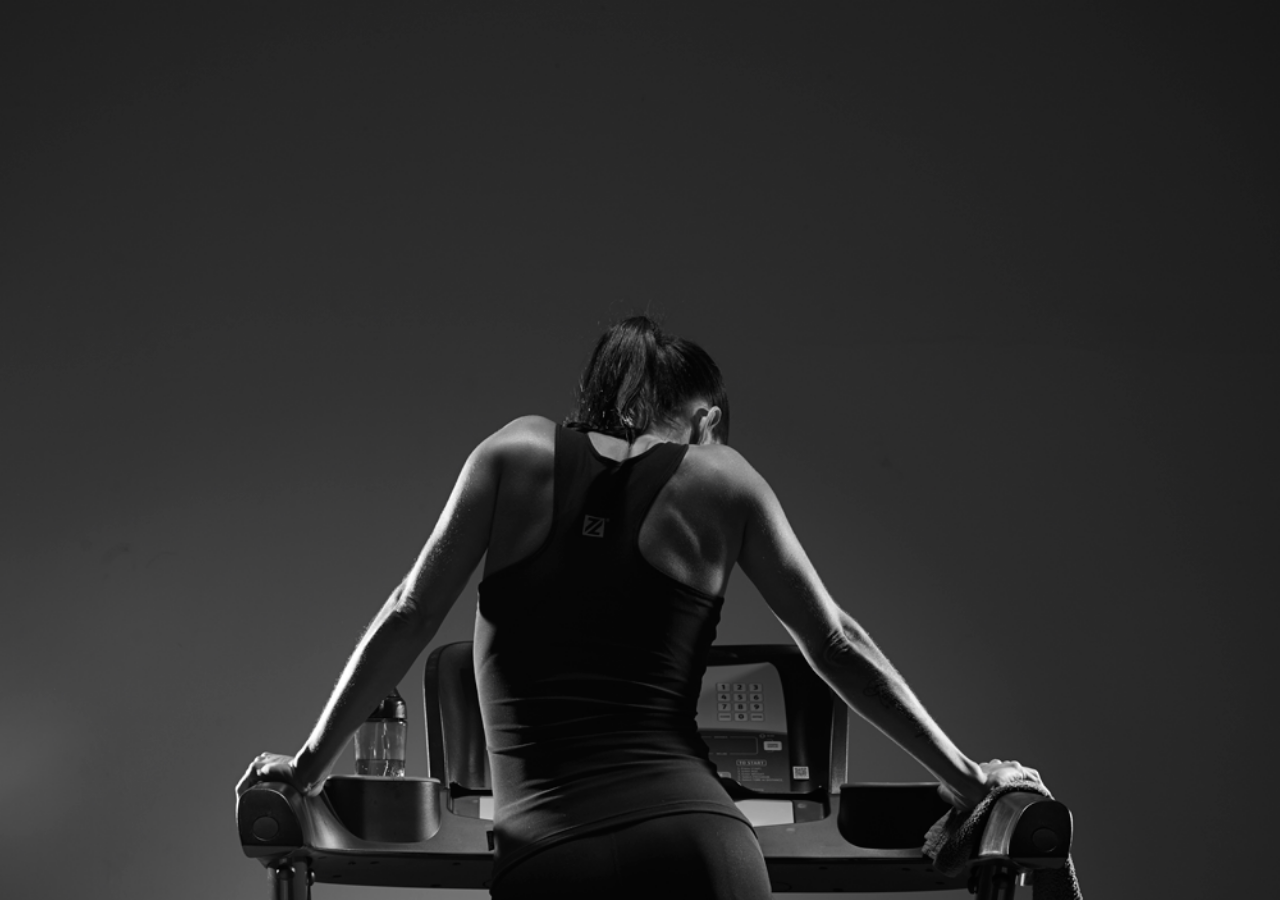
==== www/index.html @ 4a780611 "poner imagen de fondo en base64 en el idice para evitar pantalla negra, ajustes de estitos varios, t" ====
<!DOCTYPE html>
<html style="background:#24212C no-repeat center top url('[data-uri]'); background-size: cover; ">  <head>
  <head> 
	<title>sforza</title>
    <meta charset="utf-8" />
    <meta name="viewport" content="width=device-width, user-scalable=no" />
    <link rel="stylesheet" type="text/css" href="css/style.css" />
    <link rel="stylesheet" type="text/css" href="css/music.css" />
    <script type="text/javascript" src="cordova.js"></script>
    <script type="text/javascript" src="js/bluetooth.js"></script>
    <script type="text/javascript" src="js/openfb.js"></script>
    <script type="text/javascript" src="js/scripts.js"></script>
	<!--musica-->
	<!--script type="text/javascript" src="js/jquery.min.js"></script>
    <script type="text/javascript" src="js/circle-progress.js"></script>
    <script type="text/javascript" src="js/id3-minimized.js"></script>
    <script type="text/javascript" src="js/mp3.js"></script-->
  </head>
  <body>
	<section class="Canvas">
		<header class="noshow">
			<div class="container">
				<div class="row">
					<div class="col col30">
						<span id="btnMenu" onclick="$('body').toggleClass('menu-open');" class="btn btn-hambur oculto"> 
							<span> </span>
							<span> </span>
							<span> </span>
						</span>
						<span id="btn-accion-izq" class="btn oculto"> Volver </span>
					</div>
					<div class="col col40 logo text-center">
						<img src="img/sforza-horz.png" alt="Sforza" />
					</div>
					<div class="col col30 text-right">	
						<span class="bluetooth"></span>
					</div>
				</div>
			</div>
		</header>
		<div id="menu">
			<div class="menu-lateral">
				<span class="user" onclick="show_perfil();" data-lang="perfil"></span>
				<span class="music" onclick="musica({to:'show_inicio();'});" data-lang="musica"></span>
				<span class="config" onclick="show_configuracion({to:'show_inicio();'});" data-lang="configuration"></span>
				<span class="logout" onclick="CerrarSesion();" data-lang="cerrar_sesion"></span>
			</div>
			<div class="menu-back" onclick="$('body').removeClass('menu-open');"></div>
		</div>
		<section id="inicio" class="Page">
			<div class="container Main">
				<div class="wrapper_inicio">
					<div class="row">
						<div class="col text-center user_inicio">
							<div class="perfil-photo-wrapper" onclick="show_perfil();">
								<span class="perfil-photo text-center"></span>
								<!--div class="edit_porfile_button" onclick="show_perfil();"></div-->
							</div>
							<h2 class="perfil-nombre"></h2>
						</div>
					</div>
					<div class="row row2">
						<div class="col text-center">
							<span  class="btn-estadisticas" onclick="estadisticas('pulso','ini','dia');">
								<span data-lang="pulso" class="btn_title"></span>
								<span class="esta-pul est-icon est-icon-hearth num">0</span>
							</span>
						</div>
						<div class="col text-center">
							<span class="btn-estadisticas" onclick="estadisticas('pasos','ini','dia');">
								<span data-lang="pasos" class="btn_title"></span>
								<span class="esta-pas est-icon est-icon-step num">0</span>
							</span>
						</div>
					</div>
					<div>&nbsp;</div>
					<div class="row row2">
						<div class="col text-center">
							<span class="btn-estadisticas" onclick="estadisticas('distancia','ini','dia');">
								<span data-lang="distancia" class="btn_title"></span>
								<span class="esta-dis est-icon est-icon-distance num">0<span class="deta-light">km</span></span>
							</span>
						</div>
						<div class="col text-center">
							<span class="btn-estadisticas" onclick="estadisticas('calorias','ini','dia');">
								<span data-lang="calorias" class="btn_title"></span>
								<span class="esta-cal est-icon est-icon-calories num">0</span>
							</span>
						</div>
					</div>
					<div class="text-center btn_iniciar_wrapper">
						<span class="btn btn-primary btn-iniciar active" onclick="btnIniciar(this);" ></span>
					</div>
				</div>
			</div>
		</section>
		<section id="login" class="Page">
			<div class="container Main">
				<div class="text-center login-logo">
					<img src="img/sforza-vert.png" alt="Sforza"/>
				</div>
				<div>&nbsp;</div>
				<div class="text-center">
					<span class="btn btn-facebook btn-block btn-icon btn-icon-fb" onclick="fbLogin();" data-lang="RegOnFb"></span>
				</div>
				<div>&nbsp;</div>
				<form onsubmit="return login(this); return false;">
					<input name="correo" type="email" class="form-control required email btn-icon btn-icon-mail" />
					<input name="contrasena" type="password" class="form-control required btn-icon btn-icon-lock" />
					<span onclick="botonRestore();" data-lang="olvide_contrasena"></span>
					<div>&nbsp;</div>
					<div class="text-center">
						<button id="BtnLogin" class="btn btn-action btn-block" data-lang="login"></button>
					</div>
				</form>
				<div>&nbsp;</div>
				<div class="text-center">
					<span class="btn btn-action btn-block" onclick="show_paso_uno({to:'show_login();'});" data-lang="register"></span>
				</div>
			</div>
		</section>
		<section id="restore" class="Page">
			<div class="container Main">
				<p class="text-center" data-lang="restore_pass"></p>
				<div>&nbsp;</div>
				<form onsubmit="return restore(this); return false;">
					<input name="correo" class="form-control required email" placeholder="Correo Electrónico" />
					<div class="text-center">
						<button id="BtnRestore" class="btn btn-action btn-block" data-lang="restore_pass"></button>
					</div>
				</form>
			</div>
		</section>
		<section id="registro" class="Page">
			<div class="container Main">
				<div class="config-cont">
					<form onsubmit="return form_paso_uno(this); return false;">
                        <div class="row text-center user_inicio">
                            <div class="perfil-photo-wrapper">
                                <span class="perfil-photo text-center" onclick="show_foto();" style="background-image:url(img/upload_photo.jpg);"></span>
                                <input onchange="inputImage(this);" type="file" id="imgupload" class="oculto" accept="image/gif, image/jpeg, image/png" />
                                <input type="text" name="img" class="oculto" />
                            </div>
                        </div>
                        <div>&nbsp;</div>
						<input name="nombre" class="form-control input-center required" />
						<select name="genero" class="form-control required oculto">
							<option value="F" data-lang="femenino"></option>
							<option value="M" data-lang="masculino"></option>
						</select>
						<div class="config-item">
							<input name="edad" type="date" class="form-control required swho-it" value="" onchange="show_paso_uno(false, this.value);" />
							<div class="row">
								<span class="col30 config-item-left" data-lang="birth_date"></span>
								<span id="textEdad" class="col40 config-item-center">0</span>
								<span class="col30 config-item-right"></span>
							</div>
						</div>
						<div class="text-center btn_iniciar_wrapper">
							<button class="btn-iniciar boton-login">
								<span class="uno" data-lang="siguiente"></span>
							</button>
						</div>
					</form>
				</div>
			</div>
		</section>
		<section id="registro-2" class="Page">
			<div class="container Main">
				<div class="config-cont">
					<p class="text-center general-title" data-lang="info_personal"></p>
					<form onsubmit="return form_paso_dos(this); return false;">
						<div class="config-item">
							<select name="unidad_medida" class="form-control required" onchange="show_paso_dos(false, this.value);">
								<option value="M" data-lang="metrico"></option>
								<option value="E" data-lang="ingles"></option>
							</select>
							<div class="row">
								<span class="col30 config-item-left" data-lang="unidades"></span>
								<span id="textUnids" class="col40 config-item-center"></span>
								<span class="col30 config-item-right" data-lang="medicion"></span>
							</div>
						</div>
						<div class="config-item" >
							<select name="estatura" class="form-control required" onchange="unitsValue(this, '#textEstatura');">
								<option value="" data-lang="estatura"></option>
							</select>
							<div class="row">
								<span class="col30 config-item-left" data-lang="estatura"></span>
								<span id="textEstatura" class="col40 config-item-center">0</span>
								<span id="symbolEstatura" class="col30 config-item-right"></span>
							</div>
						</div>
						<div class="config-item" >
							<select name="peso" class="form-control required" onchange="unitsValue(this, '#textPeso');">
								<option value="" data-lang="peso"></option>
							</select>
							<div class="row">
								<span class="col30 config-item-left" data-lang="peso"></span>
								<span id="textPeso" class="col40 config-item-center">0</span>
								<span id="symbolPeso" class="col30 config-item-right"></span>
							</div>
						</div>
						<div class="text-center btn_iniciar_wrapper">
							<button class="btn-iniciar boton-login">
								<span id="BtnRegister2" class="dos" data-lang="siguiente"></span>
							</button>
						</div>
					</form>
				</div>
			</div>
		</section>
		<section id="registro-3" class="Page">
			<div class="container Main">
				<div class="config-cont">
					<p class="text-center general-title" data-lang="info_acces"></p>
					<form onsubmit="return form_paso_tres(this); return false;">			
						<input name="correo" type="email" class="form-control input-center required email" />
						<input name="contrasena" type="password" class="form-control input-center required"/>
						<!--input name="calibrador" type="range" min="0" max="30" value="6" step="1" /-->
						<!--div>&nbsp;</div>
						<div>
							<input name="recibir" type="checkbox" value="" onchange="var i=this; if(i.value==''){i.value='SI';}else{i.value='';}" placeholder="Recibir info vía email" />
							Deseo recibir información vía correo electrónico
						</div-->
						<div>&nbsp;</div>
						<div class="form-terms">
							<input name="terminos" type="checkbox" value="" onchange="var i=this; if(i.value==''){i.value='SI';}else{i.value='';}" class="required" placeholder="Terminos" />
							<span data-lang="accept"></span> <a href="#!" onclick="ak_navigate('#terminos', {to: 'show_paso_tres();'});" data-lang="terminos"></a>
						</div>
						<div>&nbsp;</div>
						<div>&nbsp;</div>
						<div class="text-center btn_iniciar_wrapper">
							<button class="btn-iniciar boton-login">
								<span id="BtnRegister3" class="tres" data-lang="finalizar"></span>
							</button>
						</div>
					</form>
				</div>
			</div>
		</section>
		<section id="sensibilidad" class="Page">
			<div class="container Main">
				<p class="text-center general-title" data-lang="calibracion"></p>
				<p class="text-center" data-lang="camine_pasos"></p>
				<div class="sensibilidad-pasos">0</div>
				
				<div class="row sens-ini">
					<div class="col10 text-center">
						<span class="btnMinus icon icon-config icon-minus range-icon" onclick="btnSens('-');"></span>
					</div>
					<div class="col col80">
						<input type="range" id="sensible" min="0" max="20" />
					</div>
					<div class="col10 text-center">
						<span class="btnPlus icon icon-config icon-plus range-icon" onclick="btnSens('+');"></span>
					</div>
				</div>
			</div>
			<div class="text-center btn-cont-fixed">
				<span class="btn btn-action sens-ini btn-block" onclick="steps('stepsConf');" data-lang="iniciar"></span>
				<div id="sensEnd" class="oculto">
					<div>&nbsp;</div>
					<span class="btn btn-danger btn-block" onclick="stepsConfStop();" data-lang="detener"></span>
				</div>
			</div>
		</section>
		<section id="config" class="Page">
			<div class="container Main">
				<div class="row row2 config-place">
					<p class="text-center text-center general-title" data-lang="lugar_actividad"></p>
					<div class="col text-center">
						<span id="actividad-1" class="icon-place icon-outdoor-sel" onclick="tipoActividad(1);" data-lang="en_calle"></span>
					</div>
					<div class="col text-center">
						<span id="actividad-2" class="icon-place icon-indoor" onclick="tipoActividad(2);" data-lang="en_interior"></span>
					</div>
				</div>
				<div class="item-config" onclick="musica({to:'show_config({to:\'show_inicio();\', tx: language.cancel});'});">
					<span class="icon icon-config icon-music"> </span> <span id="SoundName"></span>
				</div>
				<div id="botonDisp" class="item-config" onclick="botonDispositivos({to:'show_config({to:\'show_inicio();\', tx: language.cancel});', tx: language.volver});">
					<span class="icon icon-config icon-hearth"> </span> <span id="InfoHRM"></span>
				</div>
				<!--div class="item-config" onclick="">
					<span class="icon icon-config icon-flag"> </span> <span>Metas</span>
				</div-->
				<div>&nbsp;</div>
			</div>
			<div class="text-center btn-cont-fixed">
				<span class="btn btn-action btn-block" onclick="principal();" data-lang="start_now"></span>
			</div>
		</section>
		<section id="dispositivos" class="Page">
			<div class="container Main">
				<p class="text-center general-title" data-lang="disp_hrm"></p>
				<div>&nbsp;</div>
				<div class="dispMain">
					<div class="row hrm-item">
						<span class="icon icon-config icon-mobile"> </span> <span data-lang="disp_conf"></span>
					</div>
					<div class="disp-list">
						<!--listado dispositivos recordados-->
					</div>
				</div>
				<div class="dispFind oculto">					
					<div class="row hrm-item">
						<span class="icon icon-config icon-mobile"> </span> <span data-lang="disp_disp"></span>
					</div>
					<div class="disp-find">
						<!--listado dispositivos encontrados-->
					</div>
				</div>
			</div>
			<div class="text-center btn-cont-fixed">
				<span class="dispMain btn btn-action btn-block" onclick="botonDispositivosFind();" data-lang="disp_find"></span>
				<span class="dispFind oculto btn btn-danger btn-block" onclick="botonDispositivosCancel();" data-lang="cancel"></span>
			</div>
		</section>	
		<section id="perfil" class="Page">
			<div class="container Main">
				<p class="text-center general-title" data-lang="perfil"></p>
				<div class="row text-center user_inicio">
					<div class="perfil-photo-wrapper">
						<span class="perfil-photo text-center" onclick="ak_navigate('#foto', {to: 'show_perfil();'});"></span>
					</div>
					<h2 class="perfil-nombre"></h2>
				</div>
				<div class="row row3 perfil-info" onclick="show_paso_uno({to:'show_perfil({to:\'show_inicio();\'});'});">
					<div class="col">
						<img src="img/edad_icon.png" />
						<span class="perfil-edad"></span>
					</div>
					<div class="col">
						<img src="img/estatura_icon.png" />
						<span class="perfil-estatura"></span>
					</div>
					<div class="col">
						<img src="img/peso_icon.png" />
						<span class="perfil-peso"></span>
					</div>
				</div>
				<div class="row imc">
					<div class="col col50">
						<span class="imc-bg">
							<span class="before"></span>
							<span class="after"></span>
						</span>
					</div>
					<div class="col col50 imc-dt">
						<div class="imc-title text-center" data-lang="suimc"></div>
						<div class="imc-data">00.0</div>
						<div class="imc-info text-center"></div>
					</div>
				</div>
				<!--div class="text-center" id="fbConnect">
					<span class="btn btn-facebook btn-block btn-icon btn-icon-fb" onclick="fbLogin();" data-lang="RegOnFb"></span>
					<div>&nbsp;</div>
				</div-->
			</div>
			<div class="text-center btn-cont-fixed">
				<span id="btnWizard" class="btn btn-action btn-block" onclick="show_paso_uno({to:'show_perfil({to:\'show_inicio();\'});'});" data-lang="edit_profile"></span>
			</div>
		</section>
		<section id="foto" class="Page">
			<div class="container Main">
				<div class="perfil-photo"> </div>
				<span class="photo-loader oculto"></span>
			</div>
			<div class="text-center btn-cont-fixed">
				<span id="btnWizard" class="btn btn-action btn-block" onclick="$('#imgupload').click();" data-lang="edit_photo"></span>
			</div>
		</section>
		<section id="cuenta_atras" class="Page">
			<div class="container Main">
				<span class="cuentaA ac-3">3</span>
				<span class="cuentaA ac-2">2</span>
				<span class="cuentaA ac-1">1</span>
			</div>
		</section>
		<section id="principal" class="Page">
			<div class="container Main">
				<div class="ppal-container">
					<div class="row row2 ppal-deta">
						<div class="col col100 text-center border-bottom">
							<div class="ppal-deta-tit" data-lang="pulso"></div>
							<!--div class="ppal-deta-img"> <img src="img/hearth_icon.png" /> </div-->
							<div class="est-icon est-icon-hearth PPM"> 0 </div>
						</div>
						<div class="col text-center border-right">
							<div class="ppal-deta-tit" data-lang="distancia"></div>
							<!--div class="ppal-deta-img"> <img src="img/distance_icon.png" /> </div-->
							<div class="est-icon est-icon-distance DISTA"> 0 </div>
						</div>
						<!--div class="col border-bottom">
							<div class="ppal-deta-tit" data-lang="pasos"></div>
							<div class="ppal-deta-img"> <img src="img/step_icon.png" /> </div>
							<div class="ppal-deta-num PASOS"> 0 </div>
						</div-->
						<div class="col text-center">
							<div class="ppal-deta-tit" data-lang="calorias"></div>
							<!--div class="ppal-deta-img"> <img src="img/calories_icon.png" /> </div-->
							<div class="est-icon est-icon-calories CALOR"> 0 </div>
						</div>
					</div>
				</div>
				<div>&nbsp;</div>
				<div id="div-clock"  class="ppal-deta">
					<p class="text-center" data-lang="tiempo"></p>
					<div class="ppal-clock"> <span class="h">00</span> : <span class="m">00</span> : <span class="s act">00</span> </div>
					<div class="border-bottom">&nbsp;</div>
					<div class="ppal-container">
						<div class="ContBotones row row3">
							<div class="col text-center border-right">
								<span class="ppal-icon ppal-icon-music" onclick="musica({to:'show_principal();'});" data-lang="musica"></span>
							</div>
							<div class="botonMapa col text-center border-right">
								<span class="ppal-icon ppal-icon-map" onclick="show_map({to:'show_principal();'});" data-lang="mapa"></span>
							</div>
							<div class="col text-center">
								<span class="ppal-icon ppal-icon-share" data-lang="compartir" onclick="showShare();"></span>
							</div>
						</div>
					</div>
				</div>
				<div id="div-share" class="ppal-deta oculto">
					<p class="text-center" data-lang="compartir"></p>
					<div class="text-center">
						<div class="col-share"><span class="ppal-share ppal-icon-fb" onclick="openShare('fb')"></span></div>
						<div class="col-share"><span class="ppal-share ppal-icon-tw" onclick="openShare('tw')"></span></div>
						<div class="col-share"><span class="ppal-share ppal-icon-gp" onclick="openShare('g')"></span></div>
					</div>
					<div class="border-bottom">&nbsp;</div>
					<div class="ppal-container">
						<div class="ContBotones row row3">
							<div class="col text-center border-right">
								<span class="ppal-icon ppal-icon-music ppal-icon-disabled" data-lang="musica"></span>
							</div>
							<div class="botonMapa col text-center border-right">
								<span class="ppal-icon ppal-icon-map ppal-icon-disabled" data-lang="mapa"></span>
							</div>
							<div class="col text-center">
								<span class="ppal-icon ppal-icon-close-share" data-lang="cerrar" onclick="closeShare();"></span>
							</div>
						</div>
					</div>
				</div>
			</div>
			<div class="text-center btn-cont-fixed">
				<span id="BtnPausar" class="btn btn-action btn-block" onclick="pause();" data-lang="pausar"></span>
				<div id="BtnDetener" class="row oculto">
					<div class="col50">
						<span class="btn btn-action btn-block" onclick="continuar();" data-lang="continuar"></span>
					</div>
					<div class="btnCancelContent col50">
						<span class="btnCancel btn btn-info btn-block" data-lang="detener"></span>
						<span class="btnCancelBG1"></span>
						<span class="btnCancelBG2"></span>
					</div>
				</div>
			</div>
		</section>
		<section id="mapa" class="Page">
			<div class="container Main">
				<p class="text-center general-title" data-lang="mapa"></p>
				<div class="row map-info-cont">
					<div class="col40">	
						<div class="map-info ppal-clock"> <span class="h">00</span> : <span class="m">00</span> : <span class="s act">00</span> </div>
					</div>
					<div class="col20">	
						<div class="map-info PPM">0</div>
					</div>
					<div class="col20">	
						<div class="map-info DISTA">0</div>
					</div>
					<div class="col20">	
						<div class="map-info CALOR">0</div>
					</div>
				</div>
				<div class="row">
					<div id="map-canvas">
						<!--mapa-->
					</div>
					<div class="compass">
						<div class="compass-int"></div>
					</div>
				</div>
				<div class="">
					<div class="col70">
						<div id="myCanvas" style="width:100%;"></div>
					</div>
					<div class="col30 map-info-bottom">
						<div class="map-info CLIMA">0</div>
						<div class="map-info PASOS">0</div>
						<div class="map-info CALENDAR" style="border:0 !important;">0</div>
					</div>
				</div>
			</div>
		</section>
		<section id="musica" class="Page">
			<div class="Main_music">
				<div class="music_cover" style="display:none;">
					<div class="controls">
				    	<div id="current_song_br"></div>
				    	<a href="#" class="last_song" onclick="last_song();"><img src="img/last_song.png" class="button_action"/></a>
				    	<div id="audio_position">
				    		<div id="circle"></div>
				    		<div id="audio_current_position"></div>
				    		<div id="audio_lenght"></div>
				    		<a href="#" id="play" onclick="playSong('');">	<img src="img/play_song.png" class="button_action"/></a>
						    <a href="#" id="pause" onclick="pauseSong();">	<img src="img/pause_song.png" class="button_action"/></a>
				    	</div>
				    	<a href="#" class="next_song" onclick="next_song();"><img src="img/next_song.png" class="button_action"/></a>
				    	
				    	<div class="volume_control">
				    		<input id="volumen_control" min="0" max="100" type="range" onchange="changeVolumen();"/>
				    	</div>
				    </div>
				    <div class="current_song_name"></div>
			    </div>
			    <div id="list_to_songs" style="display:none;">
			    	<p>Cargando Lista..</p>
			    </div>
			    <div class="add_music" style="display:none;">
			    	<a href="#!" onclick="open_add_list_modal();" class="add_music_modal"><img src="img/add_list.png"></a>
			    </div>
			    <div id="list_music_modal">
			    	<div class="list_music_modal_content">
			    		<div class="modal_top">
			    			<img src="img/close_modal.png" class="close_modal" onclick="closeModalList();"/>
			    		</div>
				    	<div id="list_songs">
				    		<!--<div class="song_list_item"><img src="img/tblr_disc.jpg" /><span class="nameSongToList" >test</span><a ref="#" onclick="addSongToList();" class="addSongIcon"><img src="img/add_list.png"></a></div>-->
						</div>
						<div class="notif_popup">Cancion agregada con exito</div>
					</div>
			    </div>
			    <div class="commig_soon">
			    	<div class="layer_disable"></div>
			    	<div class="music_cover">
				    	<div class="controls">
					    	<div id="current_song_br"></div>
					    	<a href="#" class="last_song" onclick="last_song();"><img src="img/last_song.png" class="button_action"/></a>
					    	<div id="audio_position">
					    		<div id="circle"></div>
					    		<div id="audio_current_position"></div>
					    		<div id="audio_lenght"></div>
					    		<a href="#" id="play" onclick="playSong('');">	<img src="img/play_song.png" class="button_action"/></a>
							    <a href="#" id="pause" onclick="pauseSong();">	<img src="img/pause_song.png" class="button_action"/></a>
					    	</div>
					    	<a href="#" class="next_song" onclick="next_song();"><img src="img/next_song.png" class="button_action"/></a>
					    	
					    	<div class="volume_control">
					    		<input id="volumen_control" min="0" max="100" type="range" onchange="changeVolumen();"/>
					    	</div>
					    </div>
				   	</div>
			    </div>
			    <!--<form onsubmit="javascript:eval($(this).find('input').val()); return false;">
					<input style="font-size: 10px; position: fixed; bottom: 78px; width: 80%; z-index: 9999; margin: 0; padding: 3px;color:#000;" class="form-control">
				</form>
				<div id="mensajes" style="height:78px; z-index: 99999; position: fixed; display: block; width: 100%; overflow: hidden; overflow-y: auto; bottom:0; left:0; color: #666; background: #000; font-size: 8px; border-top: 1px solid #333;"></div>-->
			</div>
		</section>
		<section id="configuracion" class="Page">
			<div class="container Main">
				<p class="text-center general-title" data-lang="configuration"></p>
				<div>&nbsp;</div>
				<div class="item-config" onclick="show_sensibilidad({to: 'show_configuracion({to:\'show_inicio();\'});'});">
					<span class="icon icon-config icon-step"> </span> <span data-lang="senstep"></span>
				</div>
				<div class="item-config" onclick="botonDispositivos({to:'show_configuracion({to:\'show_inicio();\'});', tx: language.volver});">
					<span class="icon icon-config icon-hearth"> </span> <span data-lang="disp_hrm"></span>
				</div>
				<div class="item-config" onclick="musica({to:'show_configuracion({to:\'show_inicio();\'});'});">
					<span class="icon icon-config icon-music"> </span> 
					<span data-lang="conf_music"></span> 
				</div>
				<div class="item-config">
					<span class="icon icon-config icon-hearth"> </span> 
					<span data-lang="conf_wifi"> </span> 
					<span id="switchWifi" class="switch" onclick="switch_wifi(this);"></span>
				</div>
				<div>&nbsp;</div>
			</div>
			<div class="text-center btn-cont-fixed">
				<span class="btn btn-facebook btn-block btn-icon btn-icon-fb" onclick="fbLogin();" data-lang="RegOnFb"></span>
			</div>
		</section>
		<section id="estadisticas_pasos" class="estadisticas Page">
			<div class="container Main">
				<p class="text-center general-title" data-lang="pasos"></p>
                <img src="img/step_icon.png">
                <h2 class="text-right general-title esta-pas"></h2>
				<ul class="row periodo">
                    <li data-lang="dia"  onclick="estadisticas('pasos','ini','dia');"  class="pdia"></li>
                    <li data-lang="mes"  onclick="estadisticas('pasos','ini','mes');"  class="pmes"></li>
                    <li data-lang="year" onclick="estadisticas('pasos','ini','anio');" class="panio"></li>
                </ul>
                <div class="header_graph">
                	<img src="img/prev_graph.png" class="prev-graph">
                	<span class="title-graph"></span>
                	<img src="img/next_graph.png" class="next-graph">
                </div>                
                <div class="msj-estadisticas text-center general-title" data-lang="msj_estadisticas"></div>
                <div id="grafica_pasos" class="grafica"></div>
			</div>
		</section>
		<section id="estadisticas_calorias" class="estadisticas Page">
			<div class="container Main">
				<p class="text-center general-title" data-lang="calorias"></p>
                <img src="img/calories_icon.png">
                <h2 class="text-right general-title esta-cal"></h2>
				<ul class="row periodo">
                    <li data-lang="dia"  onclick="estadisticas('calorias','ini','dia');"  class="pdia"></li>
                    <li data-lang="mes"  onclick="estadisticas('calorias','ini','mes');"  class="pmes"></li>
                    <li data-lang="year" onclick="estadisticas('calorias','ini','anio');" class="panio"></li>
                </ul>
                <div class="header_graph">
                	<img src="img/prev_graph.png" class="prev-graph">
                	<span class="title-graph"></span>
                	<img src="img/next_graph.png" class="next-graph">
                </div>               
                <div class="msj-estadisticas text-center general-title" data-lang="msj_estadisticas"></div>
                 <div id="grafica_calorias" class="grafica"></div>
			</div>
		</section>
		<section id="estadisticas_pulso" class="estadisticas Page">
			<div class="container Main">
				<p class="text-center general-title" data-lang="pulso"></p>
                <img src="img/hearth_icon.png">
                <h2 class="text-right general-title esta-pul"></h2>
				<ul class="row periodo">
                    <li data-lang="dia"  onclick="estadisticas('pulso','ini','dia');"  class="pdia"></li>
                    <li data-lang="mes"  onclick="estadisticas('pulso','ini','mes');"  class="pmes"></li>
                    <li data-lang="year" onclick="estadisticas('pulso','ini','anio');" class="panio"></li>
                </ul>
                <div class="header_graph">
                	<img src="img/prev_graph.png" class="prev-graph">
                	<span class="title-graph"></span>
                	<img src="img/next_graph.png" class="next-graph">
                </div>               
                <div class="msj-estadisticas text-center general-title" data-lang="msj_estadisticas"></div>
                 <div id="grafica_pulso" class="grafica"></div>
			</div>
		</section>
		<section id="estadisticas_distancia" class="estadisticas Page">
			<div class="container Main">
				<p class="text-center general-title" data-lang="distancia"></p>
                <img src="img/distance_icon.png">
                <h2 class="text-right general-title esta-dis"></h2>
				<ul class="row periodo">
                    <li data-lang="dia"  onclick="estadisticas('distancia','ini','dia');"  class="pdia  active"></li>
                    <li data-lang="mes"  onclick="estadisticas('distancia','ini','mes');"  class="pmes"></li>
                    <li data-lang="year" onclick="estadisticas('distancia','ini','anio');" class="panio"></li>
                </ul>
                <div class="header_graph">
                	<img src="img/prev_graph.png" class="prev-graph">
                	<span class="title-graph"></span>
                	<img src="img/next_graph.png" class="next-graph">
                </div>               
                <div class="msj-estadisticas text-center general-title" data-lang="msj_estadisticas"></div>  
                 <div id="grafica_distancia" class="grafica"></div>              
			</div>
		</section>
		<ul class="submenu" id="submenu_estadisticas">
            <li onclick="estadisticas('distancia','ini','dia')" class="img-distancia"><div></div></li>
            <li onclick="estadisticas('calorias','ini','dia')" class="img-calorias"><div></div></li>
            <li onclick="estadisticas('pulso','ini','dia')" class="img-pulso"><div></div></li>
            <li onclick="estadisticas('pasos','ini','dia')" class="img-pasos"><div></div></li>
        </ul>
		<section id="terminos" class="Page">
			<div class="container Main">
				<h3>POLITICA DE PRIVACIDAD Y TERMINOS DE USO</h3>
				<p>AL VER Y ACCEDER A ESTE SITIO <a href="http://www.sforza.co">WWW.SFORZA.CO</a> &Oacute; <a href="http://www.sforza.com.co">WWW.SFORZA.COM.CO</a> O COMPRAR CUALQUIERA DE LOS PRODUCTOS DISPONIBLES A TRAV&Eacute;S DEL SITIO, DECLARA QUE HA LE&Iacute;DO Y ENTIENDE ESTA POL&Iacute;TICA DE PRIVACIDAD COMPLETA Y ACEPTA TODOS LOS T&Eacute;RMINOS DE ESTA POL&Iacute;TICA DE PRIVACIDAD. SI NO ACEPTA ESTA POL&Iacute;TICA DE PRIVACIDAD EN SU TOTALIDAD, POR FAVOR DESISTA DE ACCEDER A ESTE SITIO WEB Y/O APPLICACION MOVIL.</p>
				<p>Los t&eacute;rminos y las condiciones que rigen su uso de este sitio est&aacute;n incluidos en un acuerdo separado de t&eacute;rminos de uso, disponible en <a href="http://www.jawbone.com/legal/terms">http://www.sforza.co/terminosdeuso</a>.</p>
				<p>VARBO LTDA respeta la privacidad de los visitantes del sitio. Esta pol&iacute;tica de privacidad de Sforza entre usted y nosotros est&aacute; dise&ntilde;ada para informarle sobre nuestras pol&iacute;ticas y pr&aacute;cticas con respecto a la recopilaci&oacute;n, el uso y la divulgaci&oacute;n de informaci&oacute;n personal e informaci&oacute;n an&oacute;nima que usted nos env&iacute;a a trav&eacute;s del sitio.</p>
				<p>La "informaci&oacute;n personal" es informaci&oacute;n sobre usted mediante la que se lo puede identificar, como su nombre, domicilio, direcci&oacute;n de correo electr&oacute;nico o n&uacute;mero de tel&eacute;fono, informaci&oacute;n de pago y facturaci&oacute;n, as&iacute; como otra informaci&oacute;n que no sea p&uacute;blica y que est&eacute; relacionada con lo mencionado anteriormente. "Informaci&oacute;n an&oacute;nima" significa informaci&oacute;n que no est&aacute; relacionada o vinculada con su informaci&oacute;n personal. La informaci&oacute;n an&oacute;nima no permite la identificaci&oacute;n de personas en forma individual.</p>
				<h3>Consentimiento del usuario</h3>
				<p>Al enviar informaci&oacute;n personal a trav&eacute;s del sitio, usted acepta los t&eacute;rminos de esta pol&iacute;tica de privacidad y accede expresamente al procesamiento de su informaci&oacute;n personal de acuerdo con esta pol&iacute;tica de privacidad. Nosotros podremos procesar su informaci&oacute;n personal en el pa&iacute;s en el que se recopil&oacute;, as&iacute; como en otros pa&iacute;ses (incluido Colombia y Estados Unidos) donde las leyes sobre el procesamiento de la informaci&oacute;n pueden ser menos estrictas que las leyes en su pa&iacute;s.</p>
				<h3>Recopilaci&oacute;n de informaci&oacute;n personal</h3>
				<p>La informaci&oacute;n personal que reunimos de usted nos ayuda a aprender sobre nuestros visitantes del sitio, nuestros clientes y clientes potenciales. Usamos esta informaci&oacute;n para adaptar mejor las caracter&iacute;sticas, el desempe&ntilde;o y el soporte de nuestros productos y servicios, para ofrecerle m&aacute;s informaci&oacute;n y oportunidades y para informarle sobre cambios en esta pol&iacute;tica de privacidad (y los t&eacute;rminos de uso del sitio).</p>
				<h3>Compras de productos</h3>
				<p>Si compra un producto Sforza&reg; u otro producto a trav&eacute;s de este sitio, recopilamos su informaci&oacute;n personal necesaria para realizar la transacci&oacute;n de venta y usamos la informaci&oacute;n para procesar su pago y enviarle el producto que compr&oacute;.</p>
				<h3>Informaci&oacute;n de pago</h3>
				<p>Si env&iacute;a informaci&oacute;n de pago a trav&eacute;s de este sitio, recopilamos su informaci&oacute;n de pago a fin de permitirle pagar los productos que compra a trav&eacute;s del sitio. Para realizar pagos a trav&eacute;s del sitio deber&aacute; proporcionarnos (o proporcionar a nuestros proveedores terceros de servicios de pago) un n&uacute;mero de tarjeta de cr&eacute;dito v&aacute;lido e informaci&oacute;n de pago relacionada al momento en que deba realizar dichos pagos, incluidos los siguientes datos: (i) Su nombre tal como aparece en la tarjeta, (ii) el tipo de tarjeta de cr&eacute;dito, (iii) la fecha de vencimiento de la tarjeta de cr&eacute;dito y (iv) los n&uacute;meros o c&oacute;digos de activaci&oacute;n necesarios para aplicar un cargo a su tarjeta. Est&aacute; de acuerdo con que no se requiere ning&uacute;n aviso o consentimiento adicional antes de que nosotros (o nuestros proveedores terceros de servicios de pago) facturemos a su tarjeta de cr&eacute;dito que nos proporcion&oacute; todos los montos adeudados y pagaderos. Al proporcionarnos a nosotros o a nuestros proveedores terceros de servicios de pago el n&uacute;mero de su tarjeta de cr&eacute;dito e informaci&oacute;n de pago relacionada, acepta expresamente que nosotros o nuestros proveedores terceros de servicios de pago estamos autorizados a facturar inmediatamente a su cuenta todos los costos y cargos adeudados y pagaderos a nosotros como resultado de sus actividades en el sitio que requieren un pago. Acepta notificarnos inmediatamente sobre cualquier cambio en su direcci&oacute;n de facturaci&oacute;n o la tarjeta de cr&eacute;dito usada para el pago por en virtud de este. Usamos empresas terceras de procesamiento (incluidas empresas de procesamiento de tarjetas de cr&eacute;dito) para la facturaci&oacute;n y los pagos. Estos terceros pueden almacenar o conservar ciertos datos de su informaci&oacute;n personal (seg&uacute;n lo definido en la pol&iacute;tica de privacidad) que sean necesarios para procesar dichos pagos. Estos terceros no tienen ning&uacute;n derecho de usar la informaci&oacute;n personal que nosotros les proporcionamos m&aacute;s all&aacute; de lo que sea necesario para ayudarnos en el procesamiento de los pagos.</p>
				<h3>Informaci&oacute;n personal que nos proporciona</h3>
				<p>Recopilamos la informaci&oacute;n personal que usted nos env&iacute;a voluntariamente a trav&eacute;s del sitio.</p>
				<p>Si compra un producto a trav&eacute;s del sitio, recopilamos la siguiente informaci&oacute;n que usted nos proporciona: su nombre y apellido, direcci&oacute;n de correo electr&oacute;nico, domicilio postal y direcci&oacute;n de facturaci&oacute;n, si es diferente al domicilio postal.</p>
				<p>Cuando se comunique con nosotros mediante un correo electr&oacute;nico, recopilaremos su nombre, su direcci&oacute;n de correo electr&oacute;nico y la informaci&oacute;n incluida en el correo electr&oacute;nico que usted nos env&iacute;a.</p>
				<h3>Uso de la informaci&oacute;n</h3>
				<p>Podremos crear registros de informaci&oacute;n an&oacute;nima a partir de informaci&oacute;n personal al excluir informaci&oacute;n (como su nombre) que permite identificarlo en forma particular. Podremos usar esta informaci&oacute;n an&oacute;nima para analizar patrones de solicitud y patrones de uso, de modo que podamos mejorar nuestros productos y servicios. Nos reservamos el derecho de usar y divulgar informaci&oacute;n an&oacute;nima a terceros a nuestro criterio, inclusive para an&aacute;lisis comerciales internos, y de proporcionar datos demogr&aacute;ficos globales a nuestros diferentes socios.</p>
				<p>Informaci&oacute;n personal recopilada a trav&eacute;s de la venta de nuestros productos</p>
				<p>Si compra alguno de nuestros productos disponibles a trav&eacute;s de nuestro sitio, podr&aacute; estar sujeto a t&eacute;rminos y condiciones de venta adicionales o a las licencias seg&uacute;n las que tiene derecho a usar el software integrado en dichos productos, si hubiera alguno. Estos t&eacute;rminos y condiciones adicionales o licencias regir&aacute;n sus derechos en dichos productos y para estos.</p>
				<h3>Divulgaci&oacute;n de informaci&oacute;n personal</h3>
				<p>A excepci&oacute;n de que se mencione lo contrario en esta pol&iacute;tica de privacidad, generalmente, no comercializamos, alquilamos ni compartimos su informaci&oacute;n personal con terceros y no divulgaremos informaci&oacute;n de facturaci&oacute;n a menos que usted nos lo solicite.</p>
				<p>No obstante, podremos compartir su informaci&oacute;n personal con terceros para procesar pagos o para proporcionarle acceso al sitio. Estos terceros no deben usar su informaci&oacute;n personal para otro fin que no sea prestar los servicios que les solicitamos y est&aacute;n obligados a cumplir con acuerdos de confidencialidad con respecto a c&oacute;mo usan su informaci&oacute;n personal. Usted acepta expresamente el intercambio de su informaci&oacute;n personal con nuestros contratistas y proveedores terceros de servicios con el &uacute;nico fin de proporcionarle nuestros productos y servicios.</p>
				<p>Independientemente de las opciones que elija con relaci&oacute;n a su informaci&oacute;n personal (seg&uacute;n lo descrito a continuaci&oacute;n), podremos divulgar su informaci&oacute;n personal (1) si creemos de buena fe que dicha divulgaci&oacute;n es necesaria para (a) cumplir con las leyes relevantes o para responder a &oacute;rdenes judiciales, o (b) proteger y defender nuestros derechos o nuestra propiedad o los de terceros; o (2) en relaci&oacute;n con la investigaci&oacute;n y la prevenci&oacute;n del fraude.</p>
				<h3>Nuestros sitios</h3>
				<p>La incorporaci&oacute;n de un enlace a otro sitio o ubicaci&oacute;n es para su comodidad y no significa que avalamos a ese sitio web o ubicaci&oacute;n ni a sus contenidos. No tenemos control sobre estos sitios web externos ni su contenido, no los revisamos y no podemos ser responsables de estos. Tenga en cuenta que los t&eacute;rminos de nuestra pol&iacute;tica de privacidad no se aplican a estos sitios web externos.</p>
				<h3>Seguridad</h3>
				<p>Realizamos esfuerzos comercialmente razonables para proteger la seguridad de su informaci&oacute;n personal mediante el uso de tecnolog&iacute;as y procedimientos de seguridad est&aacute;ndar de la industria para ayudar a proteger su informaci&oacute;n personal frente al acceso, al uso o la divulgaci&oacute;n no autorizados. Protegemos la seguridad de los datos que nos env&iacute;a con procesos f&iacute;sicos, electr&oacute;nicos y gerenciales. Le recomendamos que tome las precauciones necesarias para proteger su informaci&oacute;n personal cuando est&aacute; en Internet. Una forma en la que lo puede hacer es asegurarse de usar un navegador web seguro. Nuestro sitio de comercio electr&oacute;nico usa el cifrado est&aacute;ndar de la industria de capa de sockets seguros (SSL) en todas las p&aacute;ginas de comercio electr&oacute;nico en que usted env&iacute;a informaci&oacute;n personal. Por favor aseg&uacute;rese de usar la &uacute;ltima versi&oacute;n de un navegador con SSL. Le recomendamos usar Internet Explorer 4.0 o posterior, Netscape 4.0 o posterior y la &uacute;ltima versi&oacute;n de Safari. Esto proteger&aacute; mejor la confidencialidad de su informaci&oacute;n personal, que incluye la informaci&oacute;n de su tarjeta de cr&eacute;dito, mientras se la transmite por Internet.</p>
				<p>Salvo que se lo estipule en otra parte de esta pol&iacute;tica de privacidad, limitamos el acceso a la informaci&oacute;n personal en bases de datos electr&oacute;nicas a aquellas personas (incluidos empleados y contratistas) de nuestra organizaci&oacute;n que tienen la necesidad comercial de dicho acceso.</p>
				<p>Aunque hemos tomado medidas para proteger su informaci&oacute;n personal para que personas no autorizadas no la intercepten, no accedan a ella, no la utilicen o no la divulguen, debe saber que no podemos eliminar por completo los riesgos de seguridad asociados con la informaci&oacute;n personal.</p>
				<h3>Contacto</h3>
				<p>Si tiene alguna pregunta o inquietud sobre esta pol&iacute;tica de privacidad, comun&iacute;quese con nosotros a varbo@siluet.com.co</p>
				<h3>Actualizaciones de la pol&iacute;tica de privacidad</h3>
				<p>Esta pol&iacute;tica de privacidad est&aacute; sujeta a revisiones en cualquier momento y a nuestro criterio. Le notificaremos de los cambios materiales en esta pol&iacute;tica de privacidad a trav&eacute;s de la direcci&oacute;n de correo electr&oacute;nico que usted nos proporciona, y publicaremos en este sitio todos los cambios que se realicen a esta pol&iacute;tica de privacidad. Sin embargo, le recomendamos que lea esta pol&iacute;tica de privacidad cada vez que use nuestro sitio web, en caso de que no haya le&iacute;do nuestro aviso de cambios en la pol&iacute;tica de privacidad. Si se opone a cualquier cambio, debe dejar de usar el sitio inmediatamente. Si contin&uacute;a usando el sitio despu&eacute;s del aviso de dichos cambios, esto indicar&aacute; que est&aacute; al tanto de dichos cambios y que acepta estar obligado a cumplir los t&eacute;rminos y las condiciones de dichos cambios.</p>
				<h3>Aplicaciones de terceros</h3>
				<p>Este producto usa SPOTIFY pero no est&aacute; endosado, certificado o aprobado de ninguna manera por Spotify. La marca Spotify es parte del Grupo Spotify.</p>
			</div>
		</section>
		<section id="testMapa" class="Page">
			<div class="Main">
				<div id="m-canvas" style="height: 800px;">
					<!--mapa-->
				</div>
			</div>
		</section>
	</section>
	<form class="debugbox" onsubmit="javascript:eval($(this).find('input').val()); return false;">
	<input type="text" value="" class="form-control" />
	</form>
	<div id="mensajes" class="debugbox"></div>
	<div id="PopAlert" class="popup-cont Page toLeft">
		<div class="popup-int">
			<div class="popup-content">
				<p class="textPop text-center"></p>
				<div>&nbsp;</div>
				<div class="text-center">
					<span class="col50 btnSave btn btn-action"></span>
					<span class="col50 btnVolv btn btn-danger"></span>
				</div>
			</div>
		</div>
	</div>
  </body>
</html>
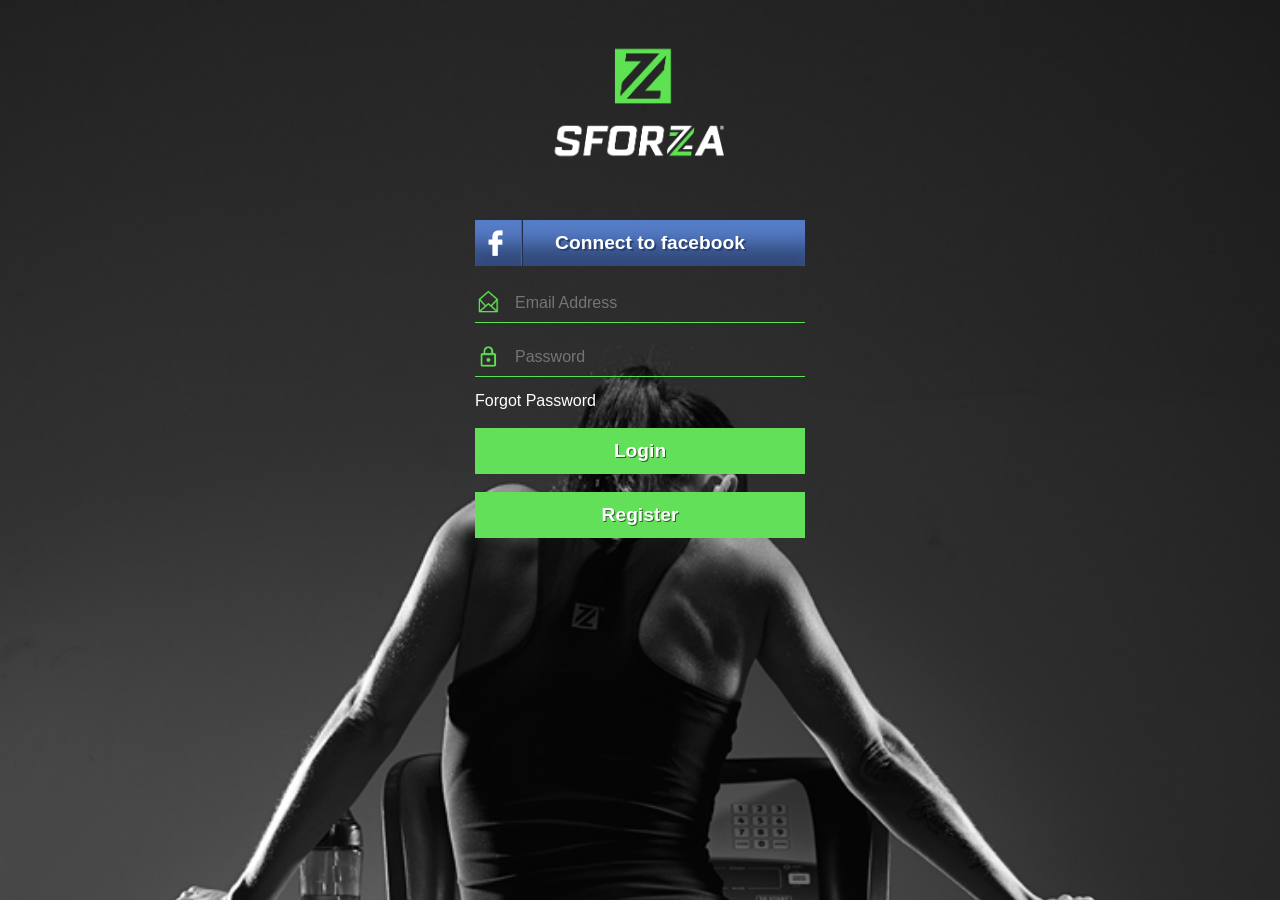
==== commit 28c8c5a9: "problema con  el phonegap build premium tratando de compilar con este  prueba" ====
--- a/www/index.html
+++ b/www/index.html
@@ -1,9 +1,18 @@
 <!DOCTYPE html>
-<html style="background:#24212C no-repeat center top url('[data-uri]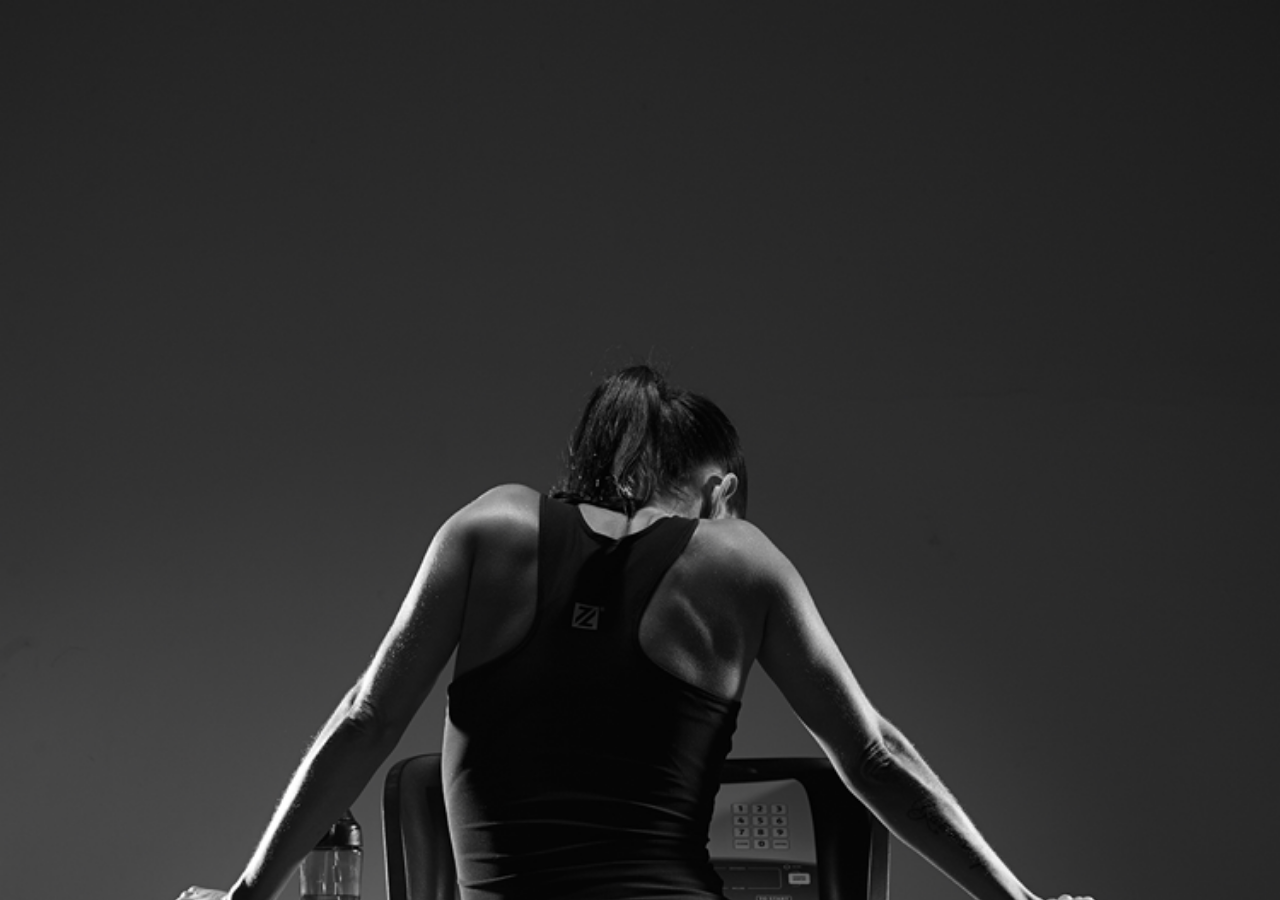
==== commit e4e9ae74: "re-estableciendo splash screen para cada dispositivo, y manteniendo splash default" ====
--- a/www/index.html
+++ b/www/index.html
@@ -9,7 +9,7 @@
 	<style type="text/css">
 		html{ 
 			overflow-x:hidden;
-			background: #24212c url(res/screen/screen.png) no-repeat center top;
+			background: #24212c url(../splash.png) no-repeat center top;
 			background-size: cover;
 		} 
 	</style>
--- a/www/css/style.css
+++ b/www/css/style.css
@@ -1881,9 +1881,19 @@
 .iMusic-name{
     font-size: 18px;
     line-height: 24px;
+    white-space: nowrap;
+    display: block;
+    text-overflow: ellipsis;
+    width: 100%;
+    overflow: hidden;
 }
 .iMusic-artist{
     font-size: 13px;
+	white-space: nowrap;
+	display: block;
+	text-overflow: ellipsis;
+	width: 100%;
+	overflow: hidden;
 }
 .iMusic-controls{
     padding: 10px 0 15px 0;
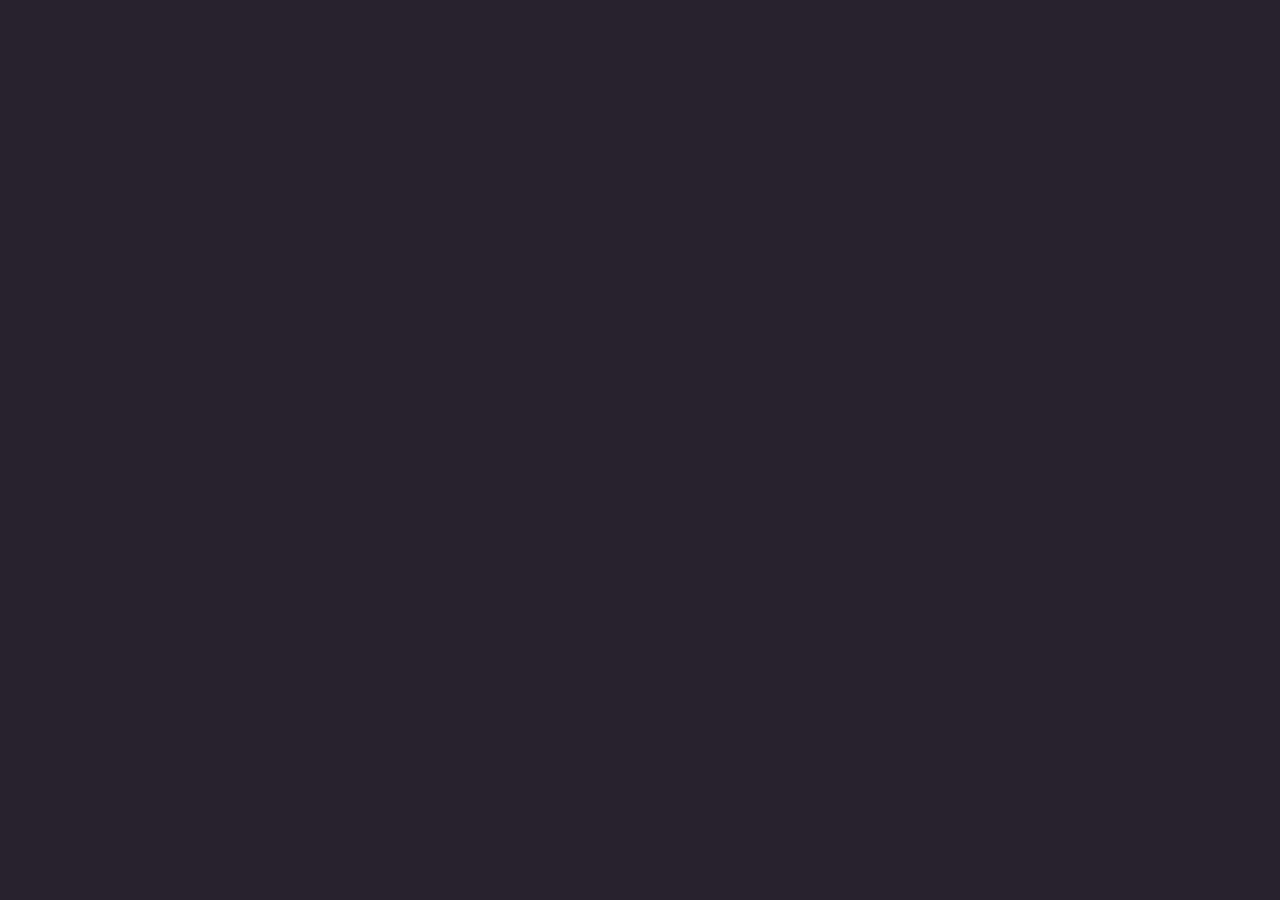
==== commit ddd84c79: "upapte splash screen version" ====
--- a/www/index.html
+++ b/www/index.html
@@ -9,7 +9,7 @@
 	<style type="text/css">
 		html{ 
 			overflow-x:hidden;
-			background: #24212c url(../splash.png) no-repeat center top;
+			background: #24212c url(splash.png) no-repeat center top;
 			background-size: cover;
 		} 
 	</style>
